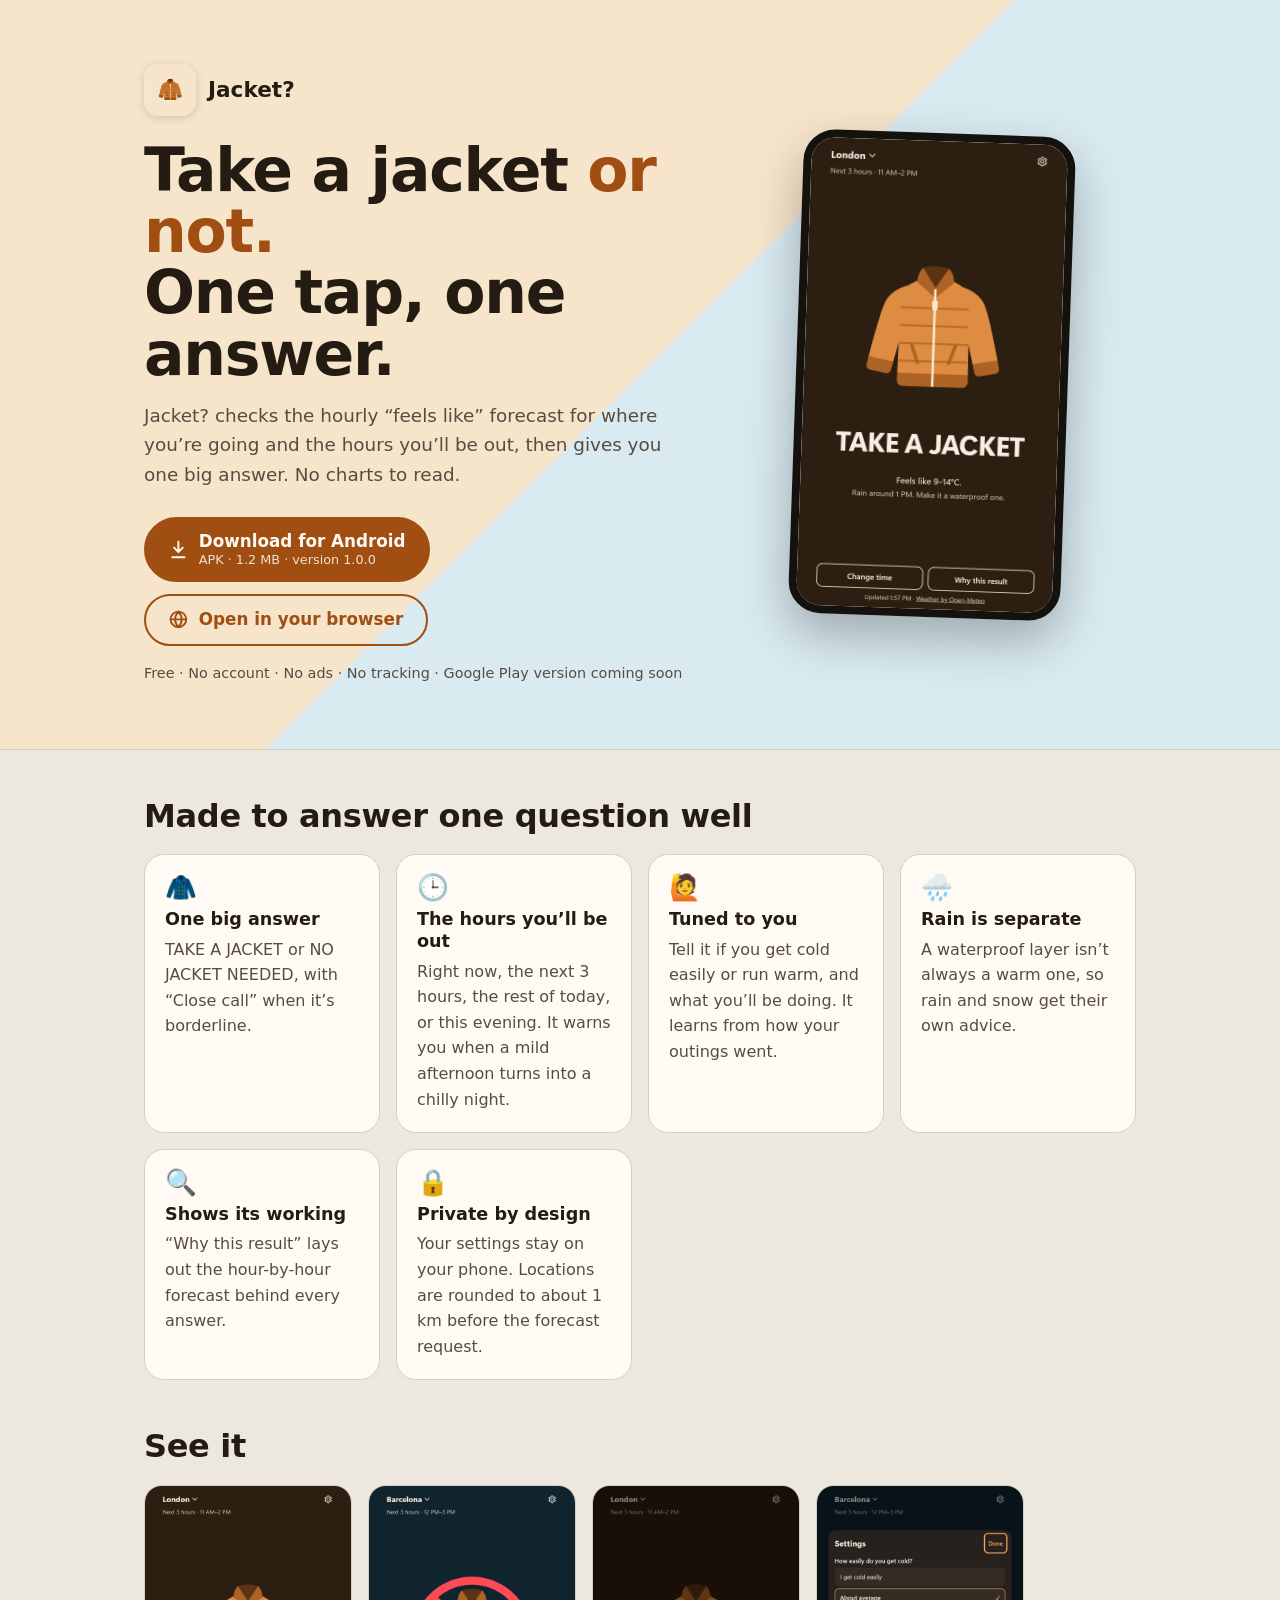
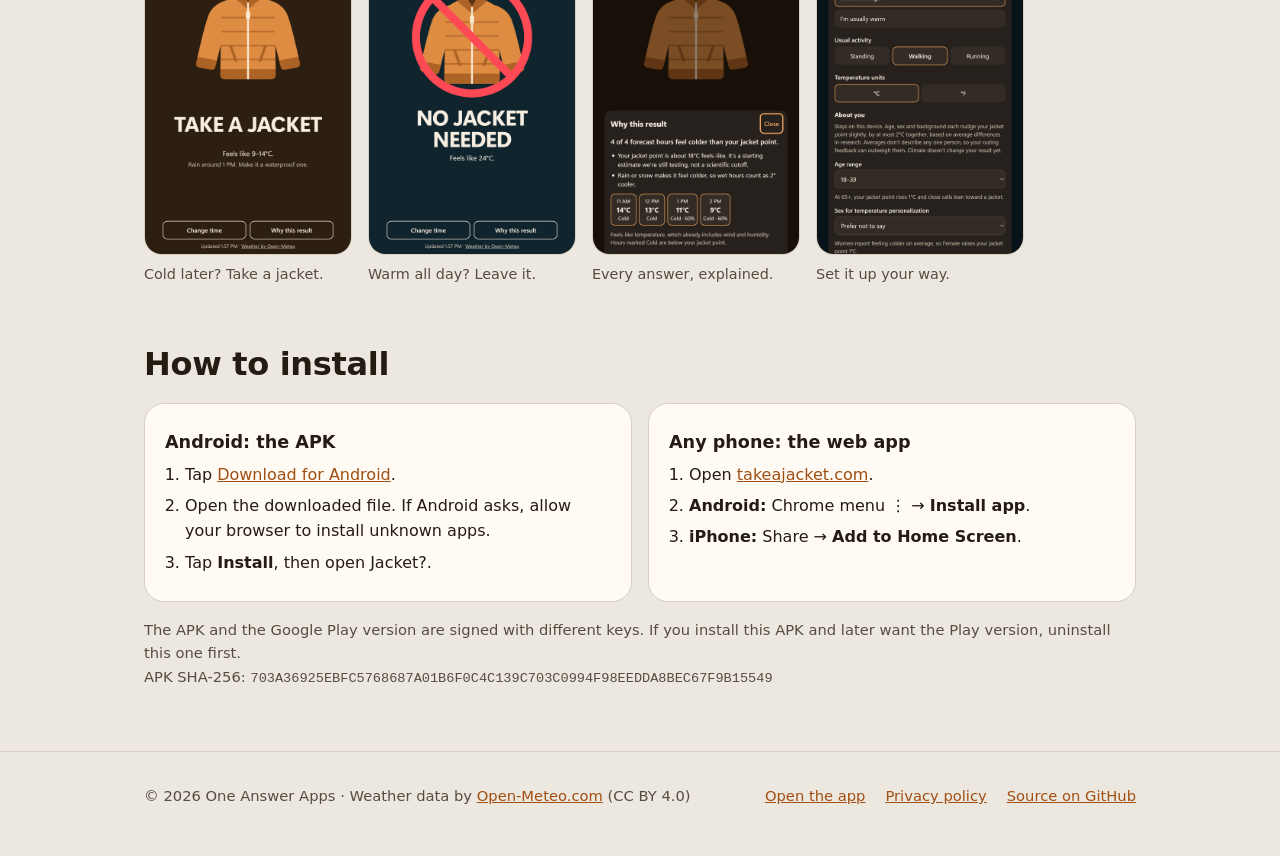
==== download/index.html @ a2014ca0 "Add Android download page with APK, and refresh the README The site's app stays at the root; /downlo" ====
<!doctype html>
<html lang="en">
<head>
  <meta charset="utf-8">
  <meta name="viewport" content="width=device-width, initial-scale=1">
  <title>Get Jacket? – Take a jacket or not</title>
  <meta name="description" content="Download Jacket? for Android, or use it in your browser. One clear answer: take a jacket or not, for where and when you're going.">
  <meta property="og:title" content="Jacket? – Take a jacket or not">
  <meta property="og:description" content="One clear answer: take a jacket or not, for where and when you're going.">
  <meta property="og:image" content="https://takeajacket.com/store/feature-graphic.png">
  <meta name="theme-color" content="#ECE7DF" media="(prefers-color-scheme: light)">
  <meta name="theme-color" content="#1F1D1A" media="(prefers-color-scheme: dark)">
  <link rel="icon" href="../icons/icon.svg" type="image/svg+xml">
  <style>
    :root {
      color-scheme: light dark;
      --bg: #ECE7DF; --take: #F6E5CB; --none: #D9EAF1;
      --surface: #FFFBF4; --surface-2: #F3ECE1; --ink: #241B13; --muted: #574C42;
      --line: #D9CFC0; --accent: #A04E12; --on-accent: #FFFBF4;
      --font: "Segoe UI Variable Text", "Segoe UI", -apple-system, BlinkMacSystemFont, Roboto, "Noto Sans", system-ui, sans-serif;
      --display: "Segoe UI Variable Display", "Segoe UI", -apple-system, BlinkMacSystemFont, Roboto, "Noto Sans", system-ui, sans-serif;
    }
    @media (prefers-color-scheme: dark) {
      :root {
        --bg: #1F1D1A; --take: #2C1E10; --none: #10242E;
        --surface: #26211C; --surface-2: #332C25; --ink: #F8EFE3; --muted: #CFC3B5;
        --line: #4A4137; --accent: #F0A35E; --on-accent: #2A1A0B;
      }
    }
    *, *::before, *::after { box-sizing: border-box; }
    html { -webkit-text-size-adjust: 100%; }
    body { margin: 0; background: var(--bg); color: var(--ink); font: 400 1rem/1.6 var(--font); }
    a { color: var(--accent); }
    .wrap { max-width: 64rem; margin: 0 auto; padding: 0 1rem; }

    /* Hero */
    .hero {
      background: linear-gradient(135deg, var(--take) 0 50%, var(--none) 50% 100%);
      border-bottom: 1px solid var(--line);
    }
    .hero .wrap {
      display: grid; gap: 2rem; align-items: center;
      grid-template-columns: 1fr; padding-top: 2.5rem; padding-bottom: 2.5rem;
    }
    @media (min-width: 52rem) { .hero .wrap { grid-template-columns: 1.15fr .85fr; padding-top: 4rem; padding-bottom: 4rem; } }
    .brand { display: flex; align-items: center; gap: .75rem; margin-bottom: 1.5rem; }
    .brand img { width: 3.25rem; height: 3.25rem; border-radius: .9rem; box-shadow: 0 2px 8px rgb(0 0 0 / .15); }
    .brand span { font: 700 1.35rem/1 var(--display); }
    h1 { font: 800 clamp(2.25rem, 7vw, 3.75rem)/1.02 var(--display); letter-spacing: -.02em; margin: 0 0 1rem; }
    h1 em { font-style: normal; color: var(--accent); }
    .lede { font-size: 1.15rem; color: var(--muted); max-width: 34rem; margin: 0 0 1.75rem; }
    .actions { display: flex; flex-wrap: wrap; gap: .75rem; align-items: center; }
    .btn {
      display: inline-flex; align-items: center; gap: .6rem; min-height: 3.25rem;
      padding: .8rem 1.4rem; border-radius: 999px; font: 650 1.05rem/1.1 var(--font);
      text-decoration: none; border: 2px solid var(--accent);
    }
    .btn.primary { background: var(--accent); color: var(--on-accent); }
    .btn.secondary { color: var(--accent); background: transparent; }
    .btn svg { width: 1.3rem; height: 1.3rem; flex: none; }
    .btn small { display: block; font-weight: 500; font-size: .8rem; opacity: .85; margin-top: .15rem; }
    .meta { margin: 1rem 0 0; font-size: .9rem; color: var(--muted); }
    .phone {
      justify-self: center; width: min(17rem, 72vw); aspect-ratio: 9 / 16;
      border-radius: 2rem; overflow: hidden; border: .55rem solid #15110D;
      box-shadow: 0 20px 50px rgb(0 0 0 / .28);
      transform: rotate(2deg);
    }
    .phone img { width: 100%; height: 100%; object-fit: cover; display: block; }

    section { padding: 3rem 0; }
    h2 { font: 750 clamp(1.5rem, 4.5vw, 2rem)/1.15 var(--display); margin: 0 0 1.25rem; letter-spacing: -.01em; }
    .features { display: grid; gap: 1rem; grid-template-columns: repeat(auto-fit, minmax(min(14rem, 100%), 1fr)); }
    .card { background: var(--surface); border: 1px solid var(--line); border-radius: 1.25rem; padding: 1.25rem; }
    .card h3 { margin: .5rem 0 .35rem; font: 700 1.1rem/1.25 var(--display); }
    .card p { margin: 0; color: var(--muted); }
    .icon { font-size: 1.6rem; line-height: 1; }

    .shots { display: flex; gap: 1rem; overflow-x: auto; scroll-snap-type: x mandatory; padding-bottom: .75rem; }
    .shots figure { margin: 0; flex: 0 0 min(13rem, 62vw); scroll-snap-align: start; }
    .shots img { width: 100%; border-radius: 1.1rem; border: 1px solid var(--line); display: block; aspect-ratio: 9 / 16; object-fit: cover; }
    .shots figcaption { font-size: .9rem; color: var(--muted); margin-top: .5rem; }

    .steps { display: grid; gap: 1rem; grid-template-columns: repeat(auto-fit, minmax(min(18rem, 100%), 1fr)); }
    .steps ol { margin: .5rem 0 0; padding-left: 1.25rem; }
    .steps li { margin: .35rem 0; }
    .note { margin-top: 1rem; font-size: .92rem; color: var(--muted); }
    code { font: .85rem/1.4 ui-monospace, "Cascadia Code", Consolas, monospace; overflow-wrap: anywhere; }

    footer { border-top: 1px solid var(--line); padding: 2rem 0 3rem; color: var(--muted); font-size: .92rem; }
    footer .wrap { display: flex; flex-wrap: wrap; gap: .5rem 1.5rem; justify-content: space-between; }
    footer nav { display: flex; flex-wrap: wrap; gap: .5rem 1.25rem; }
  </style>
</head>
<body>
<header class="hero">
  <div class="wrap">
    <div>
      <div class="brand"><img src="../icons/icon-192.png" alt=""><span>Jacket?</span></div>
      <h1>Take a jacket <em>or not.</em><br>One tap, one answer.</h1>
      <p class="lede">Jacket? checks the hourly “feels like” forecast for where you’re going and the hours you’ll be out, then gives you one big answer. No charts to read.</p>
      <div class="actions">
        <a class="btn primary" href="jacket.apk" download="Jacket.apk">
          <svg viewBox="0 0 24 24" fill="none" stroke="currentColor" stroke-width="2.2" stroke-linecap="round" stroke-linejoin="round" aria-hidden="true"><path d="M12 3v12m0 0-5-5m5 5 5-5M5 21h14"/></svg>
          <span>Download for Android<small>APK · 1.2 MB · version 1.0.0</small></span>
        </a>
        <a class="btn secondary" href="../">
          <svg viewBox="0 0 24 24" fill="none" stroke="currentColor" stroke-width="2.2" stroke-linecap="round" stroke-linejoin="round" aria-hidden="true"><circle cx="12" cy="12" r="9"/><path d="M3 12h18M12 3c2.5 2.7 3.8 5.7 3.8 9s-1.3 6.3-3.8 9c-2.5-2.7-3.8-5.7-3.8-9S9.5 5.7 12 3Z"/></svg>
          <span>Open in your browser</span>
        </a>
      </div>
      <p class="meta">Free · No account · No ads · No tracking · Google Play version coming soon</p>
    </div>
    <div class="phone"><img src="../store/screenshot-1-take.png" alt="Jacket? showing TAKE A JACKET for London, this evening"></div>
  </div>
</header>

<main>
  <section>
    <div class="wrap">
      <h2>Made to answer one question well</h2>
      <div class="features">
        <div class="card"><div class="icon" aria-hidden="true">🧥</div><h3>One big answer</h3><p>TAKE A JACKET or NO JACKET NEEDED, with “Close call” when it’s borderline.</p></div>
        <div class="card"><div class="icon" aria-hidden="true">🕒</div><h3>The hours you’ll be out</h3><p>Right now, the next 3 hours, the rest of today, or this evening. It warns you when a mild afternoon turns into a chilly night.</p></div>
        <div class="card"><div class="icon" aria-hidden="true">🙋</div><h3>Tuned to you</h3><p>Tell it if you get cold easily or run warm, and what you’ll be doing. It learns from how your outings went.</p></div>
        <div class="card"><div class="icon" aria-hidden="true">🌧️</div><h3>Rain is separate</h3><p>A waterproof layer isn’t always a warm one, so rain and snow get their own advice.</p></div>
        <div class="card"><div class="icon" aria-hidden="true">🔍</div><h3>Shows its working</h3><p>“Why this result” lays out the hour-by-hour forecast behind every answer.</p></div>
        <div class="card"><div class="icon" aria-hidden="true">🔒</div><h3>Private by design</h3><p>Your settings stay on your phone. Locations are rounded to about 1 km before the forecast request.</p></div>
      </div>
    </div>
  </section>

  <section style="padding-top:0">
    <div class="wrap">
      <h2>See it</h2>
      <div class="shots">
        <figure><img loading="lazy" src="../store/screenshot-1-take.png" alt="Take a jacket screen"><figcaption>Cold later? Take a jacket.</figcaption></figure>
        <figure><img loading="lazy" src="../store/screenshot-2-none.png" alt="No jacket needed screen"><figcaption>Warm all day? Leave it.</figcaption></figure>
        <figure><img loading="lazy" src="../store/screenshot-3-why.png" alt="Why this result, hour by hour"><figcaption>Every answer, explained.</figcaption></figure>
        <figure><img loading="lazy" src="../store/screenshot-4-settings.png" alt="Settings"><figcaption>Set it up your way.</figcaption></figure>
      </div>
    </div>
  </section>

  <section style="padding-top:0">
    <div class="wrap">
      <h2>How to install</h2>
      <div class="steps">
        <div class="card">
          <h3>Android: the APK</h3>
          <ol>
            <li>Tap <a href="jacket.apk" download="Jacket.apk">Download for Android</a>.</li>
            <li>Open the downloaded file. If Android asks, allow your browser to install unknown apps.</li>
            <li>Tap <strong>Install</strong>, then open Jacket?.</li>
          </ol>
        </div>
        <div class="card">
          <h3>Any phone: the web app</h3>
          <ol>
            <li>Open <a href="../">takeajacket.com</a>.</li>
            <li><strong>Android:</strong> Chrome menu ⋮ → <strong>Install app</strong>.</li>
            <li><strong>iPhone:</strong> Share → <strong>Add to Home Screen</strong>.</li>
          </ol>
        </div>
      </div>
      <p class="note">The APK and the Google Play version are signed with different keys. If you install this APK and later want the Play version, uninstall this one first.<br>
        APK SHA-256: <code>703A36925EBFC5768687A01B6F0C4C139C703C0994F98EEDDA8BEC67F9B15549</code></p>
    </div>
  </section>
</main>

<footer>
  <div class="wrap">
    <span>© 2026 One Answer Apps · Weather data by <a href="https://open-meteo.com/">Open-Meteo.com</a> (CC BY 4.0)</span>
    <nav><a href="../">Open the app</a><a href="../privacy.html">Privacy policy</a><a href="https://github.com/saharbanana/jacket">Source on GitHub</a></nav>
  </div>
</footer>
</body>
</html>
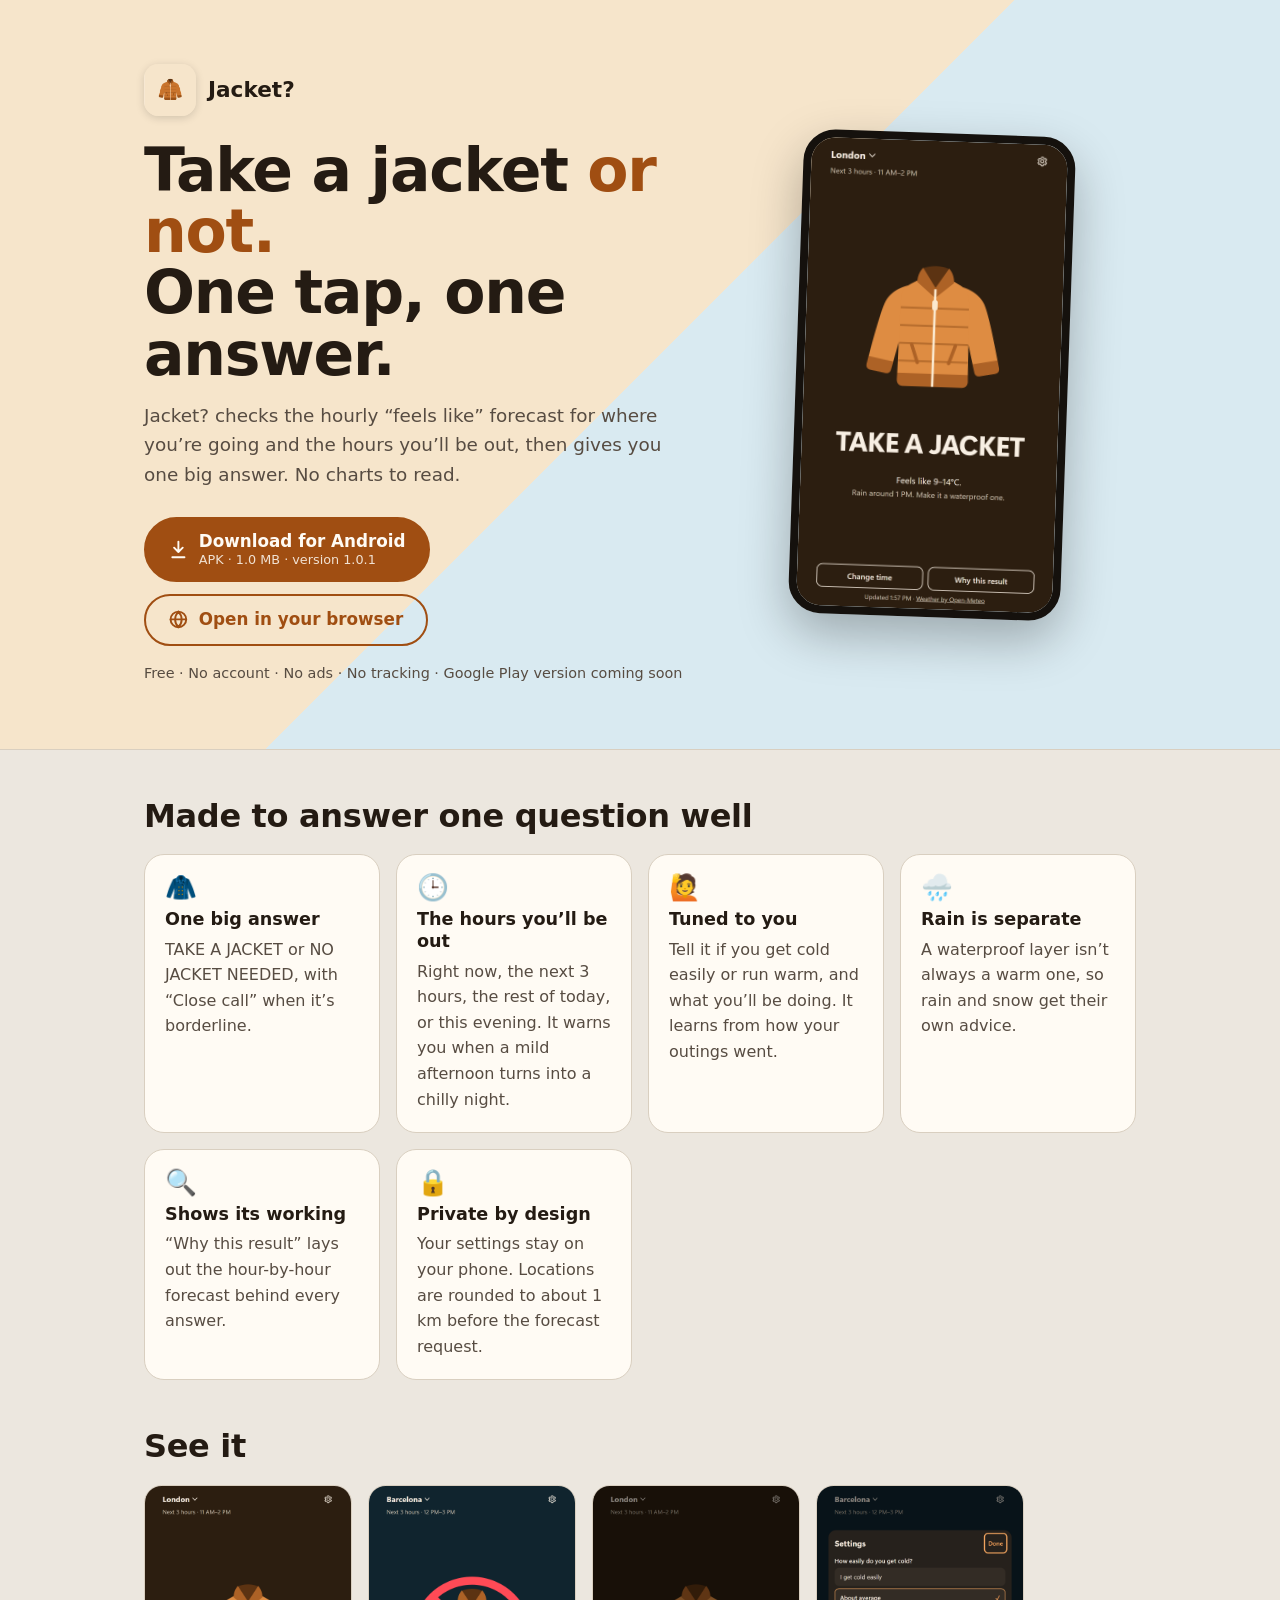
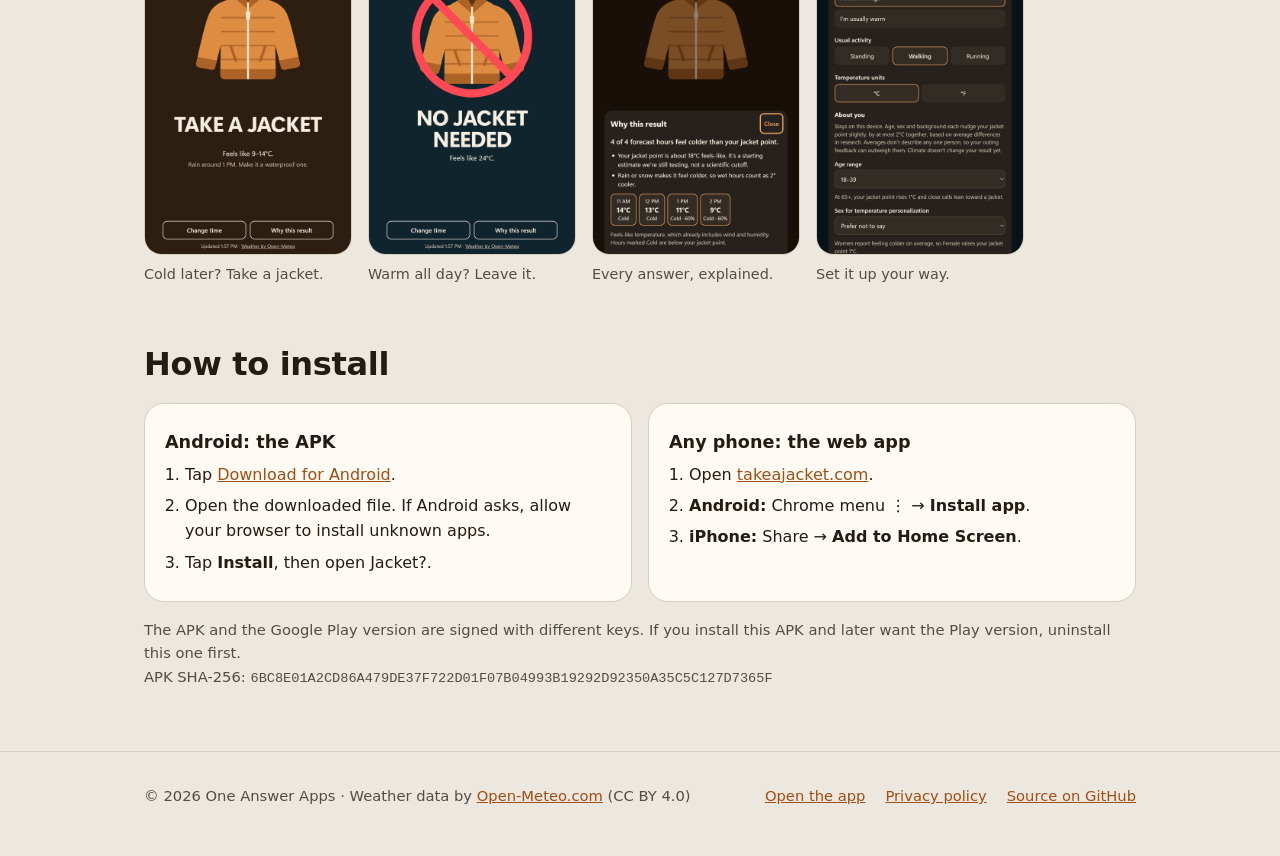
==== commit 2cdb925c: "Ship Android 1.0.1 APK: dark navigation bar, landscape support Co-Authored-By: Claude Opus 5.5 <nore" ====
--- a/download/index.html
+++ b/download/index.html
@@ -102,7 +102,7 @@
       <div class="actions">
         <a class="btn primary" href="jacket.apk" download="Jacket.apk">
           <svg viewBox="0 0 24 24" fill="none" stroke="currentColor" stroke-width="2.2" stroke-linecap="round" stroke-linejoin="round" aria-hidden="true"><path d="M12 3v12m0 0-5-5m5 5 5-5M5 21h14"/></svg>
-          <span>Download for Android<small>APK · 1.2 MB · version 1.0.0</small></span>
+          <span>Download for Android<small>APK · 1.0 MB · version 1.0.1</small></span>
         </a>
         <a class="btn secondary" href="../">
           <svg viewBox="0 0 24 24" fill="none" stroke="currentColor" stroke-width="2.2" stroke-linecap="round" stroke-linejoin="round" aria-hidden="true"><circle cx="12" cy="12" r="9"/><path d="M3 12h18M12 3c2.5 2.7 3.8 5.7 3.8 9s-1.3 6.3-3.8 9c-2.5-2.7-3.8-5.7-3.8-9S9.5 5.7 12 3Z"/></svg>
@@ -164,7 +164,7 @@
         </div>
       </div>
       <p class="note">The APK and the Google Play version are signed with different keys. If you install this APK and later want the Play version, uninstall this one first.<br>
-        APK SHA-256: <code>703A36925EBFC5768687A01B6F0C4C139C703C0994F98EEDDA8BEC67F9B15549</code></p>
+        APK SHA-256: <code>6BC8E01A2CD86A479DE37F722D01F07B04993B19292D92350A35C5C127D7365F</code></p>
     </div>
   </section>
 </main>
